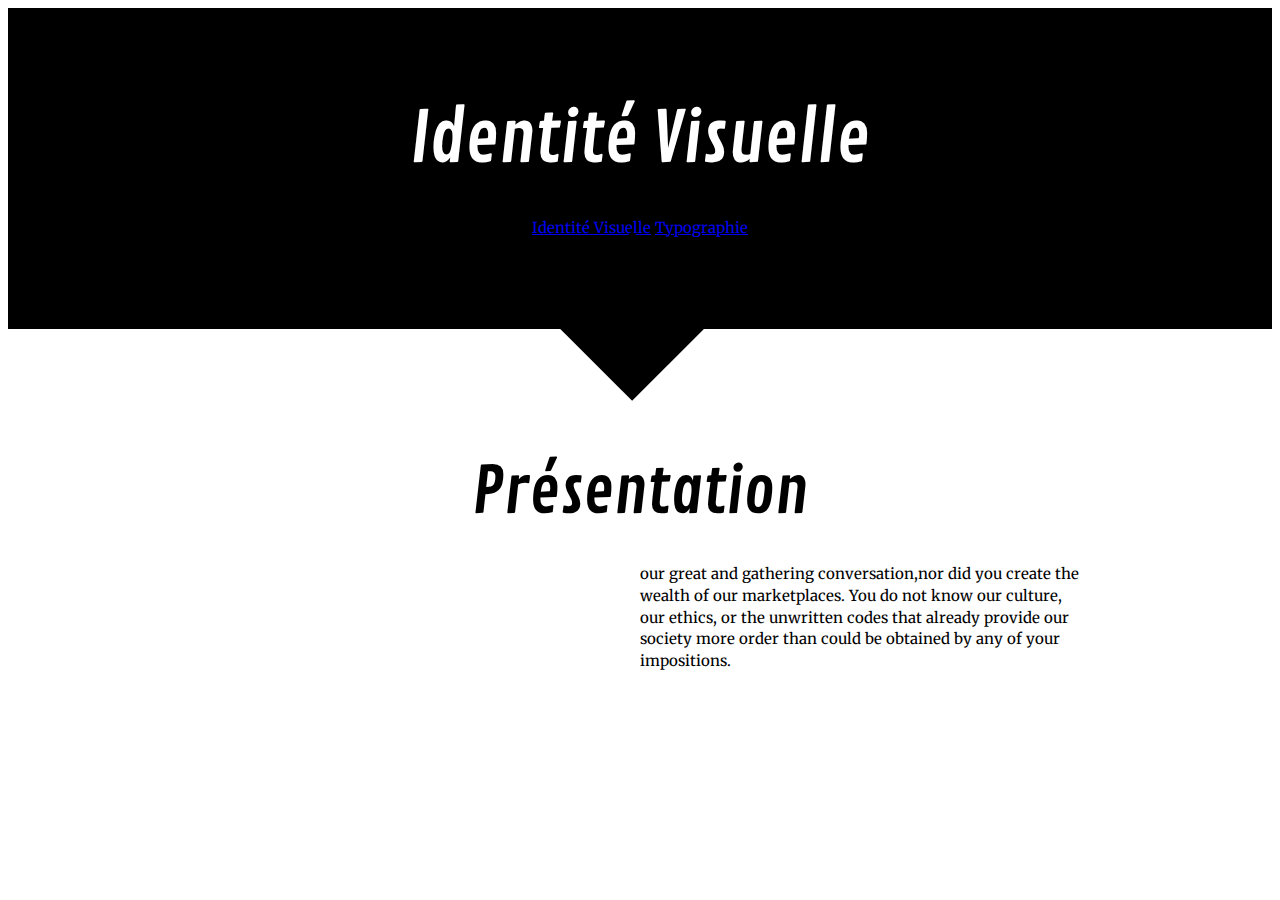
==== identité.html @ 2232922f "mise en forme" ====
<!DOCTYPE html>
<html lang="fr">
  <head>


    <meta charset="utf-8">
    <title>this is a css session.</title>

    <link href="https://fonts.googleapis.com/css?family=Archivo+Black" rel="stylesheet">

<link href="https://fonts.googleapis.com/css?family=Merriweather" rel="stylesheet">
<link href="https://fonts.googleapis.com/css?family=Contrail+One" rel="stylesheet">

<link rel="stylesheet" href="styles/main.css">
<link rel="stylesheet" href="styles/typo.css">
<link rel="shortcut icon" href="../favicon.ico">
<link rel="stylesheet" type="text/css" href="css/normalize.css" />
<link rel="stylesheet" type="text/css" href="css/demo.css" />
<link rel="stylesheet" type="text/css" href="css/icons.css" />
<link rel="stylesheet" type="text/css" href="css/component.css" />
<script src="js/modernizr.custom.js"></script>

  </head>



<header class="newheader">
  <h1>Identité Visuelle</h1>
  <a href="footer">Identité Visuelle</a>
<a href="footer">Typographie</a>


</header>



<body>

<section>



<h2>Présentation</h2>
<p>our great and gathering conversation,nor did you create the wealth of our marketplaces. You do not know our culture, our ethics, or the unwritten codes that already provide our society more order than could be obtained by any of your impositions.</p>
---- styles/main.css ----
body { background-color: #ffffff;
color: #000000

}

section {
  max-width:100%;
  margin-top: 0;
  margin-right: auto;
  margin-bottom: 10%;
  margin-left: auto;

}

img {
  max-width: 30%;
margin-right: 50%;
margin-bottom: 10%;
margin-top: -17%;
}



p {
  position:relative;
  text-align:left;
  max-width: 30em;
  margin-left:50%;

}

article h2 {
  position:relative;
  text-align:left;
  max-width: 30em;
  margin-left:50%;

}



.apacom h2 {
  position:relative;
  text-align:left;
  max-width: 30em;
  margin-left:50%;

}

.typo {
  margin-top: -20px;
}

.typo h2 {
  position:relative;
  text-align:left;
  max-width: 30em;
  margin-left:50%;
}



.matières{
  background-color: #fff;

}
header {
  background-color: #000000;
  color: #ffd000;
  padding : 6em;
margin :  0;
margin-bottom:5% ;
padding-bottom: -20%;
}




.chapitre {
background-color: #fff;
width:800px;
	height:300px;
margin-top: 8%;
width: 100em;
position:relative;
text-align:left;
max-width: 30em;
margin-left:50%;
}



.newheader {
background: #000;
margin-bottom: 10%

}

.newheader::after {
content:" ";
display:block;
width: 120px;
height: 120px;

transform: rotate(45deg)translateX(-30%)translateY(50%);
position: absolute;
left: 50%;
background-color: #000;
}

.nastyadvert {
  background-color: #000;
  color: ;
  min-height: 150vh;
  background-image: url(./images/3posters.jpg);
  background-size:contain;
  background-position:center top;
  background-attachment: fixed;
  color: black;
  display: flex;
  align-items: center;
  justify-content: center;
max-width: 100%;
}

.nastyadvert02 {
  background-color: #000;
  color: ;
  min-height: 150vh;
  background-image: url(./images/3posters2.jpg);
  background-size:contain;
  background-position:center top;
  background-attachment: fixed;
  color: black;
  display: flex;
  align-items: center;
  justify-content: center;
max-width: 100%;
}

.nastyadvert03 {
  background-color: #fff;
  color: ;
  min-height: 150vh;
  background-image: url(./images/apacommockup.jpg);
  background-size:contain ;
  background-position:top;
  background-attachment: fixed;
  color: black;
  display: flex;
  align-items: center;
  justify-content: center;
max-width: 150%;
}

.nastyadvert04 {
  background-color: #fff;
  color: ;
  min-height: 150vh;
  background-image: url(./images/boat.jpg);
  background-size:contain ;
  background-position:top;
  background-attachment: fixed;
  color: black;
  display: flex;
  align-items: center;
  justify-content: center;
max-width: 150%;

.nastyadvert h1 {
  font-size: 4em;
  font-family: 'Bree Serif', serif;
  text-align: center;
  text-shadow: 1px 1px 2px black;
}

footer {
  background-color: #000;
  color: #000000;
  padding : 3em;
margin :  0;
position: relative;
}
---- styles/typo.css ----
html {
  font-size: 15px;
}

section {
  font-family: 'Merriweather', serif;
color: #000;
}



body {

  font-family: 'Merriweather', serif;
  font-weight: 400;
  line-height: 1.45;
  text-align: center;
}

.nastyadvert h1 {
  font-size: 70px;


}

.matières{
  color: #000;
}

p {margin-bottom: 1.3em;}

h1 {
  margin: 1.414em 0 0.5em;
font-family: 'Contrail One', cursive;
  font-weight: inherit;
  line-height: 1.2;
}

h2 {
  margin: 1.414em 0 0.5em;
font-family: 'Contrail One', cursive;
  font-weight: inherit;
  line-height: 1.2;

}



h1 {font-family: 'Contrail One', cursive;
  margin-top: 0;
  font-size: 70px;
  color: #fff;
}

h2 {font-size: 4.236em;

}



small, .font_small {font-size: 0.618em;}
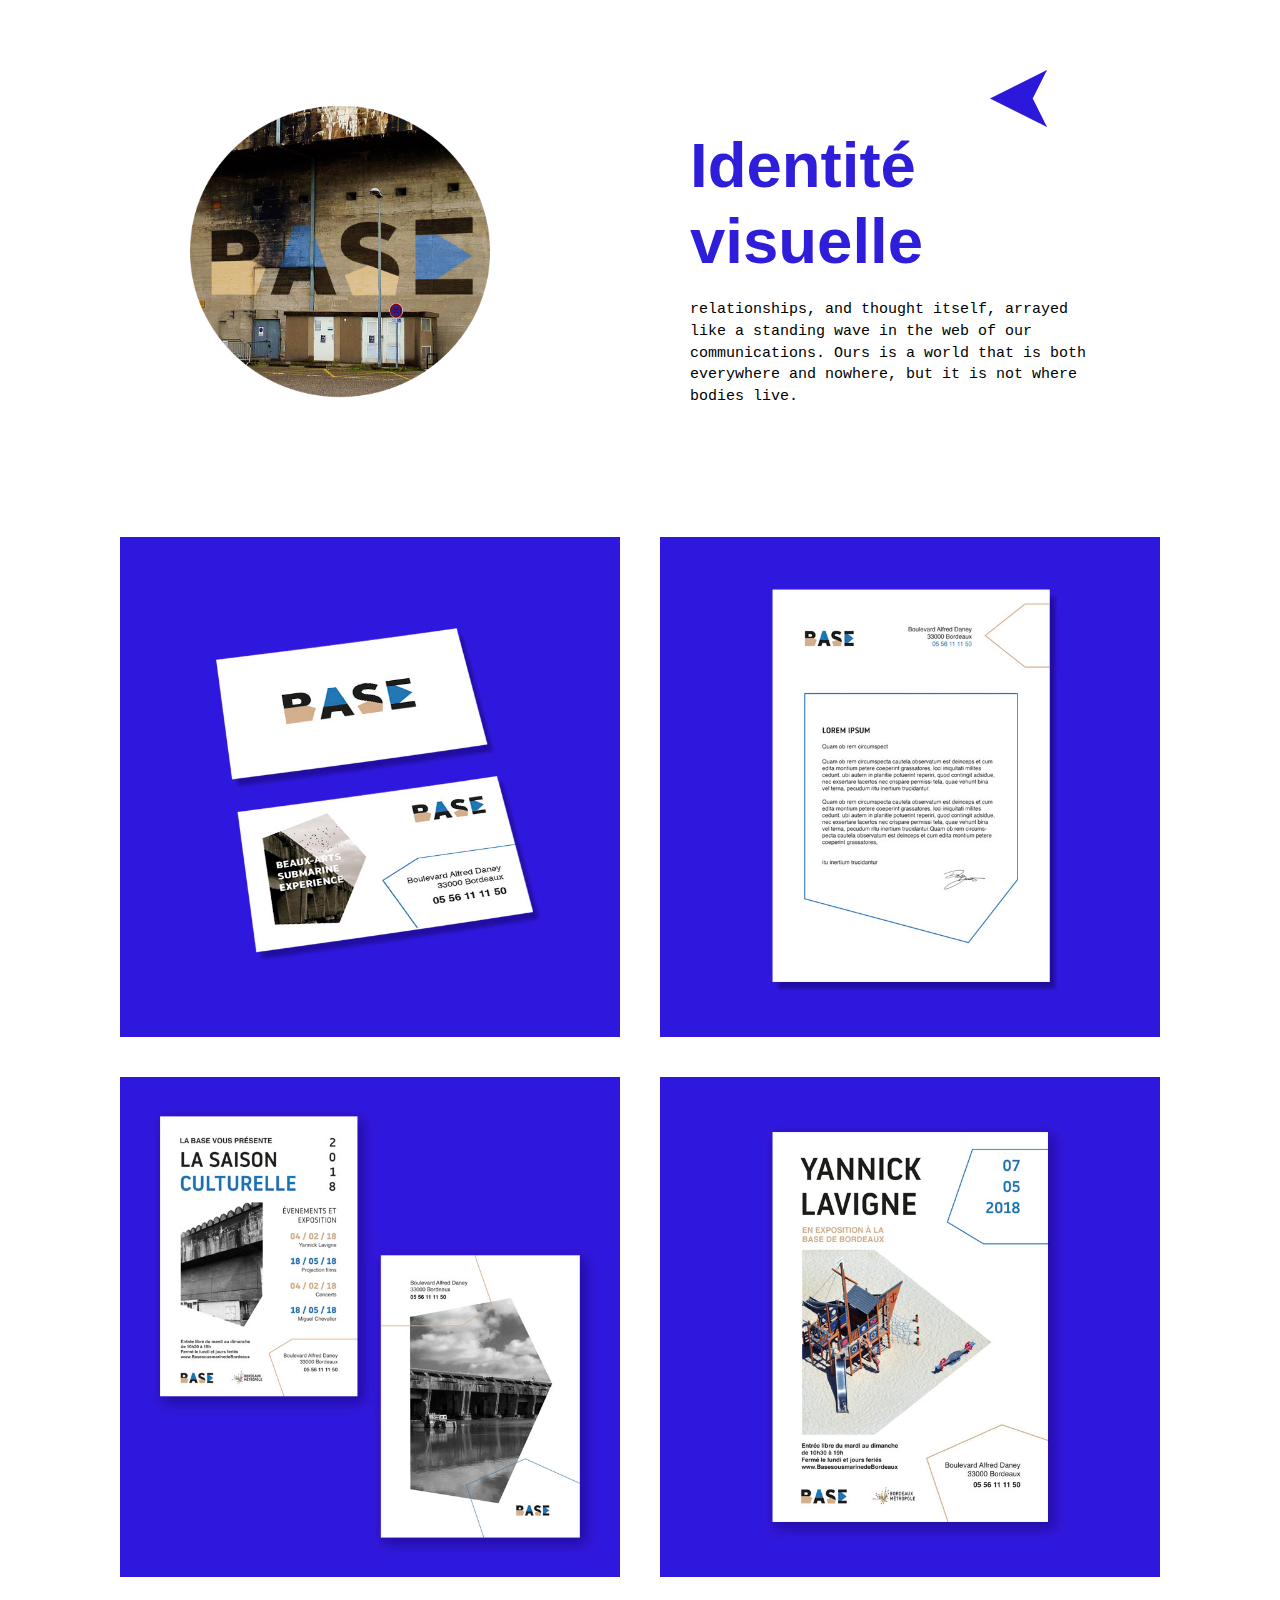
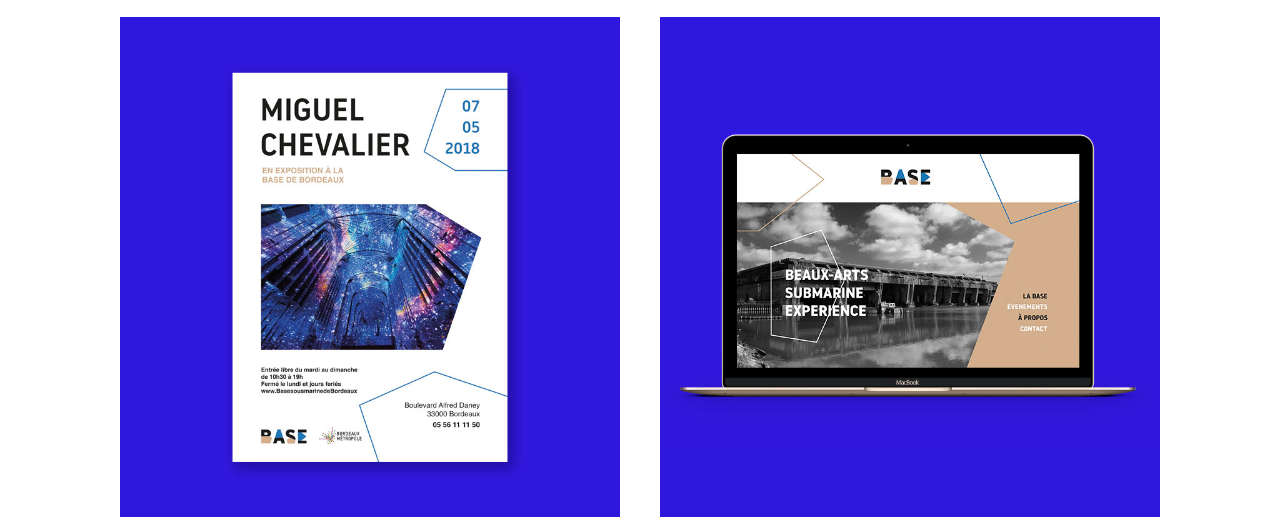
==== commit 86f3ca2f: "livrable" ====
--- a/identité.html
+++ b/identité.html
@@ -4,8 +4,8 @@
 
 
     <meta charset="utf-8">
-    <title>this is a css session.</title>
-
+    <title>Elie Guesdon Vennerie.</title>
+<link rel="stylesheet" href="styles/reset.css">
     <link href="https://fonts.googleapis.com/css?family=Archivo+Black" rel="stylesheet">
 
 <link href="https://fonts.googleapis.com/css?family=Merriweather" rel="stylesheet">
@@ -23,22 +23,58 @@
   </head>
 
 
+        <nav class="menu">
 
-<header class="newheader">
-  <h1>Identité Visuelle</h1>
-  <a href="footer">Identité Visuelle</a>
-<a href="footer">Typographie</a>
+            </nav>
 
-
-</header>
+        <p></p>
+    </div>
 
 
 
-<body>
-
-<section>
 
 
 
-<h2>Présentation</h2>
-<p>our great and gathering conversation,nor did you create the wealth of our marketplaces. You do not know our culture, our ethics, or the unwritten codes that already provide our society more order than could be obtained by any of your impositions.</p>
+  <body>
+
+
+
+
+
+
+      <article class="projet-perso1 flexright">
+      <div class="chapitre1" id="section3">
+        <a href="index.html"><img src="styles/images/fleche.png" alt= "nom de ton image"></a>
+
+        <h2>Identité visuelle</h2>
+      <p>relationships, and thought itself, arrayed like a standing wave in the web of our communications. Ours is a world that is both everywhere and nowhere, but it is not where bodies live.</p>
+
+      </div>
+
+        <img class="workimg" src="styles/images/800/base2.png" alt="ton image"/></a>
+      </article>
+
+      <section id="portfolio">
+            <img src="styles/images/800/carte.jpg" alt="This is a protfolio item">
+            <img src="styles/images/800/papier.jpg" alt="This is a protfolio item">
+
+      <img src="styles/images/800/flyer.jpg" alt="This is a protfolio item">
+      <img src="styles/images/800/affiche.jpg" alt="This is a protfolio item">
+      <img src="styles/images/800/affiche2.jpg" alt="This is a protfolio item">
+      <img src="styles/images/800/ordi.jpg" alt="This is a protfolio item">
+
+
+        </section>
+
+
+        <footer>
+          <ul>
+            <li></li>
+            <li></li>
+            <li></li>
+          </ul>
+
+        </footer>
+
+          </body>
+        </html>
--- a/styles/main.css
+++ b/styles/main.css
@@ -1,4 +1,4 @@
-body { background-color: #ffffff;
+body { /*background-color: #ffffff;*/
 color: #000000
 
 }
@@ -12,38 +12,145 @@
 
 }
 
-img {
-  max-width: 30%;
-margin-right: 50%;
-margin-bottom: 10%;
-margin-top: -17%;
-}
-
+a img {
+flex-wrap: wrap;
+margin-right: 10em;
+position: ;
+margin-left: 10em;
+}
 
 
 p {
-  position:relative;
   text-align:left;
-  max-width: 30em;
-  margin-left:50%;
-
-}
+
+}
+
+.first {
+  padding-bottom:;
+background-color:transparent;
+position: relative;
+}
+
+.projet-perso1:after
+   {
+     content: " ";
+     display: block;
+     background: white;
+     -webkit-clip-path: polygon(0 0, 100% 0, 100% 0, 0 100%);
+     clip-path: polygon(0 0, 100% 0, 100%, 0);
+     width: 100%;
+     height: 171px;
+     position: absolute;
+     bottom: -170px;
+box-shadow: 8px 8px 0px #fff;
+}
+
+
+
+
+
+
+
+ul {
+  background-color:;
+  position:absolute;
+  left: 0;
+  z-index: 99;
+text-align: left;
+margin-left: 14%;
+text-decoration: none;
+transition: flex;
+}
+
 
 article h2 {
-  position:relative;
   text-align:left;
-  max-width: 30em;
-  margin-left:50%;
-
-}
-
-
-
-.apacom h2 {
-  position:relative;
-  text-align:left;
-  max-width: 30em;
-  margin-left:50%;
+color: #fff;
+
+}
+
+.projet {
+  background-color: #000;
+position: relative;
+display: flex;
+flex-wrap: wrap;
+justify-content: center;
+align-items: center;
+height: 600px;
+}
+
+.projet-id {
+  background-color: #000;
+position: relative;
+display: flex;
+flex-wrap: wrap;
+justify-content: center;
+align-items: center;
+height: 500px;
+}
+
+.projet-perso1 {
+  background-color: #fff;
+position: relative;
+display: flex;
+flex-wrap: wrap;
+justify-content: center;
+align-items: center;
+}
+.flexright{
+  flex-flow: row-reverse;
+  flex-wrap: wrap;
+
+}
+.flexleft{
+  flex-flow: row;
+  flex-wrap: wrap;
+
+}
+.projet-perso {
+  background-color: #fff;
+margin-top: -%;
+position: relative;
+
+}
+
+.projet-perso1 h2 {
+  margin-bottom: 20px;
+}
+
+.projet-id h2 {
+  margin-bottom: 20px;
+}
+
+.projet h2 {
+  margin-bottom: 20px;
+}
+
+
+#portfolio {
+
+  background-color: #fff;
+  padding-top: 50px;
+  padding-bottom: 0px;
+  height: 100vh;
+  margin: 0;
+  display: flex;
+  justify-content:space-between;
+  position : relative;
+  align-items: center;
+  align-items:center;
+  justify-content: center;
+flex-wrap: wrap;
+
+}
+
+#portfolio img {
+  margin: 20px;
+  width: 500px;
+}
+
+
+
 
 }
 
@@ -64,31 +171,81 @@
   background-color: #fff;
 
 }
+
+
+
 header {
-  background-color: #000000;
-  color: #ffd000;
-  padding : 6em;
-margin :  0;
-margin-bottom:5% ;
-padding-bottom: -20%;
-}
-
-
-
-
-.chapitre {
-background-color: #fff;
-width:800px;
-	height:300px;
-margin-top: 8%;
-width: 100em;
-position:relative;
+
+  min-height: 55vh;
+
+background-repeat: no-repeat;
+background-position: top center;
+background-size: cover;
+display: flex;
+justify-content: center;
+align-items: center;
+padding-bottom: 140px;
+
+
+}
+
+.header-content-block2 {
+height: 40%;
+padding: 2em;
+padding-bottom: -2px;
+}
+
+
+.header-content-block {
+
+padding: 1em;
+padding-bottom: 40px;
+}
+
+.header-content-block h1 {
+
+
+}
+
+
+.header-content-block2 {
+
+padding: 2em;
+padding-bottom: -3px;
+}
+
+
+.container h1 {
+  font-size:15em;
+
+}
+
+
+}
+
+.chapitre1apitre1 h2 {
+background-color: #000;
 text-align:left;
-max-width: 30em;
-margin-left:50%;
-}
-
-
+
+}
+
+.chapitre1 {
+  padding-top: 10px;
+  margin-left: 100px;
+  margin-right: 100px;
+  margin-bottom: 40px;
+  margin-top: 40px;
+  width: 400px
+}
+.workimg{
+  width: 300px;
+  height: 300px;
+  margin-left: 100px;
+  margin-right: 100px;
+  margin-bottom: 20px;
+  margin-top: 40px
+
+}
 
 .newheader {
 background: #000;
@@ -96,19 +253,25 @@
 
 }
 
-.newheader::after {
-content:" ";
-display:block;
-width: 120px;
-height: 120px;
-
-transform: rotate(45deg)translateX(-30%)translateY(50%);
-position: absolute;
-left: 50%;
-background-color: #000;
-}
+
 
 .nastyadvert {
+  background-color: #000;
+  color: ;
+  min-height: 150vh;
+  background-image: url(./images/bg-header-02.jpg);
+  background-size:cover;
+  background-position:center top;
+  background-attachment: fixed;
+  color: black;
+  display: flex;
+  align-items: center;
+  justify-content: center;
+max-width: 100%;
+background-repeat: no-repeat;
+}
+
+.nastyadvert02 {
   background-color: #000;
   color: ;
   min-height: 150vh;
@@ -120,29 +283,34 @@
   display: flex;
   align-items: center;
   justify-content: center;
-max-width: 100%;
-}
-
-.nastyadvert02 {
-  background-color: #000;
-  color: ;
-  min-height: 150vh;
-  background-image: url(./images/3posters2.jpg);
-  background-size:contain;
-  background-position:center top;
-  background-attachment: fixed;
-  color: black;
-  display: flex;
-  align-items: center;
-  justify-content: center;
-max-width: 100%;
+max-width: 150%;
+}
+
+.container h1 {
+  padding-bottom: 500px;
 }
 
 .nastyadvert03 {
   background-color: #fff;
   color: ;
   min-height: 150vh;
-  background-image: url(./images/apacommockup.jpg);
+  background-image: url(./images/base.jpg);
+  background-size:cover ;
+  background-position:top;
+  background-attachment: fixed;
+  color: black;
+  display: flex;
+  align-items: center;
+  justify-content: center;
+max-width: 150%;
+background-repeat: no-repeat;
+}
+
+.nastyadvert04{
+  background-color: #fff;
+  color: ;
+  min-height: 150vh;
+  background-image: url(./images/base-3.jpg);
   background-size:contain ;
   background-position:top;
   background-attachment: fixed;
@@ -151,13 +319,22 @@
   align-items: center;
   justify-content: center;
 max-width: 150%;
-}
-
-.nastyadvert04 {
-  background-color: #fff;
-  color: ;
-  min-height: 150vh;
-  background-image: url(./images/boat.jpg);
+background-repeat: no-repeat;
+}
+
+.nastyadvert03 h1 {
+  font-size: 2em;
+  text-align: left;
+  margin-right: 800px;
+color: #fff;
+
+}
+
+.nastyadvert05 {
+  background-color: #fff;
+  color: ;
+  min-height: 150vh;
+  background-image: url(./images/2beer.jpg);
   background-size:contain ;
   background-position:top;
   background-attachment: fixed;
@@ -166,18 +343,65 @@
   align-items: center;
   justify-content: center;
 max-width: 150%;
-
-.nastyadvert h1 {
-  font-size: 4em;
-  font-family: 'Bree Serif', serif;
-  text-align: center;
-  text-shadow: 1px 1px 2px black;
+background-repeat: no-repeat;
+}
+
+.nastyadvert06 {
+  background-color: #fff;
+  color: ;
+  min-height: 150vh;
+  background-image: url(./images/apacom.jpg);
+  background-size:contain ;
+  background-position:top;
+  background-attachment: fixed;
+  color: black;
+  display: flex;
+  align-items: center;
+  justify-content: center;
+max-width: 150%;
+background-repeat: no-repeat;
+}
+
+
+.nastyadvert00 {
+  background-color: #fff;
+  color: ;
+  min-height: 150vh;
+  background-image: url(./images/carte.jpg);
+  background-size:cover ;
+  background-position:top;
+  background-attachment: fixed;
+  color: black;
+  display: flex;
+  align-items: center;
+  justify-content: center;
+max-width: 150%;
+background-repeat: no-repeat;
+}
+
+.nastyadvert001{
+  background-color: #fff;
+  color: ;
+  min-height: 150vh;
+  background-image: url(./images/typoposters.jpg);
+  background-size:contain ;
+  background-position:top;
+  background-attachment: fixed;
+  color: black;
+  display: flex;
+  align-items: center;
+  justify-content: center;
+max-width: 150%;
+background-repeat: no-repeat;
 }
 
 footer {
   background-color: #000;
   color: #000000;
-  padding : 3em;
 margin :  0;
 position: relative;
-}
+flex-wrap: wrap;
+display: flex;
+margin-bottom: 0px;
+margin-top: 600px;
+}
--- a/styles/typo.css
+++ b/styles/typo.css
@@ -3,15 +3,56 @@
 }
 
 section {
-  font-family: 'Merriweather', serif;
+  font-family: 'Montserrat', sans-serif;
+
 color: #000;
+}
+
+.header-content-block h1 {
+  font-family: 'Montserrat', sans-serif;
+font-weight: bold;
+color: #2f1ed9;
+font-size: 80px;
+margin-right: 0%;
+text-align: left;
+}
+
+.header-content-block2 h2 {
+  font-family: 'Montserrat', sans-serif;
+font-weight: bold;
+color: #2f1ed9;
+font-size: 80px;
+margin-right: 0%;
+text-align: left;
+padding-left: 20%;;
+width: 80%;
+}
+
+span {
+  font-family: 'Montserrat', sans-serif;
+  font-weight: bold;
+  color: #2f1ed9;
+  font-size: 70px;
+  margin-right: 0%;
+  text-align: left;
 }
 
 
 
+.menu  {
+  font-family: 'Cutive Mono', monospace;
+font-size: 20px;
+color:black;
+text-decoration: none;
+padding-bottom:;
+font-weight: bold;
+}
+
+
 body {
+  font-family: 'Cutive Mono', monospace;
 
-  font-family: 'Merriweather', serif;
+
   font-weight: 400;
   line-height: 1.45;
   text-align: center;
@@ -19,9 +60,12 @@
 
 .nastyadvert h1 {
   font-size: 70px;
+}
 
+article {
+  color:#
+}
 
-}
 
 .matières{
   color: #000;
@@ -29,27 +73,59 @@
 
 p {margin-bottom: 1.3em;}
 
-h1 {
-  margin: 1.414em 0 0.5em;
-font-family: 'Contrail One', cursive;
-  font-weight: inherit;
-  line-height: 1.2;
-}
+
 
 h2 {
-  margin: 1.414em 0 0.5em;
-font-family: 'Contrail One', cursive;
-  font-weight: inherit;
+  font-family: 'Montserrat', sans-serif;
+  font-weight:bold;
   line-height: 1.2;
 
 }
 
 
 
-h1 {font-family: 'Contrail One', cursive;
+.chapitre1 {
+color: #fff;
+
+}
+
+.projet-perso1 p  {
+color: #000;
+
+}
+
+.projet-perso1 h2  {
+color: #2f1ed9;
+
+}
+
+.projet-perso1 a  {
+  color: #000;
+  font-family: 'Cutive Mono', monospace;
+font-size: 2em;
+text-decoration:overline;
+text-align: left;
+
+display: flex;
+}
+
+.projet-id a  {
+  color: #fff;
+  font-family: 'Cutive Mono', monospace;
+font-size: 2em;
+text-decoration:overline;
+text-align: left;
+
+display: flex;
+}
+
+
+
+h1 {
+  font-family: 'Montserrat', sans-serif;
   margin-top: 0;
-  font-size: 70px;
-  color: #fff;
+  font-size: 170px;
+  margin-left: 4em;
 }
 
 h2 {font-size: 4.236em;
